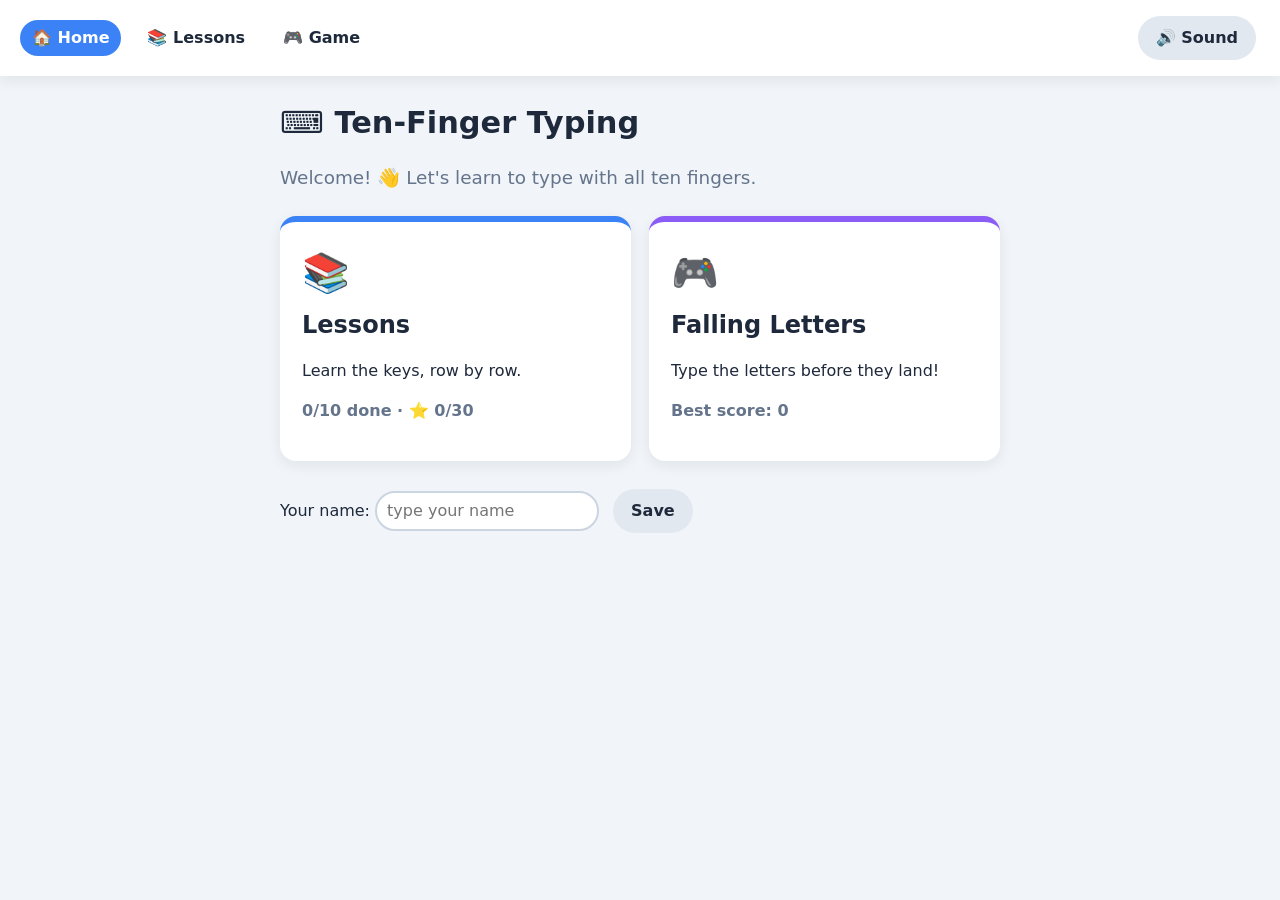
==== v2/index.html @ ce7c522a "feat: add v2 ten-finger typing app (lessons + falling-letters game) Fresh rebuild in v2/ for a begin" ====
<!DOCTYPE html>
<html lang="en">
<head>
  <meta charset="UTF-8" />
  <meta name="viewport" content="width=device-width, initial-scale=1.0" />
  <title>Ten-Finger Typing</title>
  <link rel="stylesheet" href="styles/main.css" />
  <link rel="stylesheet" href="styles/keyboard.css" />
  <link rel="stylesheet" href="styles/game.css" />
  <link rel="stylesheet" href="styles/celebrate.css" />
</head>
<body>
  <nav class="nav">
    <a href="#/">🏠 Home</a>
    <a href="#/lessons">📚 Lessons</a>
    <a href="#/game">🎮 Game</a>
    <span class="spacer"></span>
    <span id="greeting"></span>
    <button id="mute" class="btn-ghost" type="button">🔊 Sound</button>
  </nav>
  <main id="app"></main>
  <script type="module" src="js/app.js"></script>
</body>
</html>
---- v2/styles/main.css ----
/* main.css — base layout, nav, buttons, home + lessons + lesson views.
   Bright, friendly, kid-facing. One accent color per area. */

:root {
  --bg: #f1f5f9;
  --card: #ffffff;
  --ink: #1e293b;
  --muted: #64748b;
  --accent: #3b82f6;
  --accent-2: #8b5cf6;
  --good: #10b981;
  --bad: #ef4444;
  --radius: 16px;
  --shadow: 0 4px 14px rgba(15, 23, 42, 0.08);
}

* { box-sizing: border-box; }

body {
  margin: 0;
  font-family: "Comic Sans MS", "Segoe UI", system-ui, sans-serif;
  background: var(--bg);
  color: var(--ink);
  line-height: 1.5;
}

/* ---- nav ---- */
.nav {
  display: flex;
  align-items: center;
  gap: 14px;
  padding: 12px 20px;
  background: var(--card);
  box-shadow: var(--shadow);
  position: sticky;
  top: 0;
  z-index: 10;
  flex-wrap: wrap;
}
.nav a {
  text-decoration: none;
  color: var(--ink);
  font-weight: 600;
  padding: 6px 12px;
  border-radius: 999px;
}
.nav a:hover { background: #eef2ff; }
.nav a.active { background: var(--accent); color: #fff; }
.nav .spacer { flex: 1; }
#greeting { color: var(--muted); font-weight: 600; }

main { max-width: 760px; margin: 0 auto; padding: 24px 20px 60px; }

/* ---- buttons ---- */
.btn, .btn-ghost {
  display: inline-block;
  border: none;
  cursor: pointer;
  font: inherit;
  font-weight: 700;
  padding: 10px 18px;
  border-radius: 999px;
  text-decoration: none;
  margin: 4px;
}
.btn { background: var(--accent); color: #fff; }
.btn:hover { background: #2563eb; }
.btn-ghost { background: #e2e8f0; color: var(--ink); }
.btn-ghost:hover { background: #cbd5e1; }
.muted { color: var(--muted); }

h1 { font-size: 1.9rem; margin: 0 0 8px; }
.empty { text-align: center; padding: 40px; }
.back, .sub { color: var(--muted); text-decoration: none; }
.back:hover { text-decoration: underline; }
.tip {
  margin-top: 18px;
  background: #fef9c3;
  border-radius: 12px;
  padding: 10px 14px;
  color: #854d0e;
  font-size: 0.95rem;
}

/* ---- home ---- */
.welcome { font-size: 1.15rem; color: var(--muted); }
.cards { display: grid; grid-template-columns: 1fr 1fr; gap: 18px; margin: 24px 0; }
.card {
  background: var(--card);
  border-radius: var(--radius);
  box-shadow: var(--shadow);
  padding: 22px;
  text-decoration: none;
  color: var(--ink);
  transition: transform 0.1s;
  border-top: 6px solid var(--accent);
}
.card:hover { transform: translateY(-3px); }
.card-game { border-top-color: var(--accent-2); }
.card-emoji { font-size: 2.4rem; }
.card h2 { margin: 6px 0; }
.card-stat { color: var(--muted); font-weight: 600; }
.name-row { margin-top: 12px; display: flex; align-items: center; gap: 10px; flex-wrap: wrap; }
.name-row input {
  font: inherit; padding: 6px 10px; border-radius: 999px;
  border: 2px solid #cbd5e1; outline: none;
}
.name-row input:focus { border-color: var(--accent); }

/* ---- lessons list ---- */
.lesson-group { margin-bottom: 22px; }
.lesson-group h2 { font-size: 1.1rem; color: var(--muted); margin-bottom: 8px; }
.lesson-list { list-style: none; padding: 0; margin: 0; display: grid; gap: 8px; }
.lesson-item a, .lesson-item.locked {
  display: flex; align-items: center; gap: 12px;
  background: var(--card); border-radius: 12px; box-shadow: var(--shadow);
  padding: 12px 16px; text-decoration: none; color: var(--ink);
}
.lesson-item a:hover { background: #eef2ff; }
.lesson-item.completed a { border-left: 5px solid var(--good); }
.lesson-item.locked { opacity: 0.6; }
.lesson-name { flex: 1; font-weight: 700; }
.lesson-keys { color: var(--muted); letter-spacing: 2px; font-size: 0.9rem; }
.lesson-stars { letter-spacing: 1px; }

/* ---- lesson trainer ---- */
.lesson-hint { min-height: 1.4em; font-weight: 700; color: var(--accent-2); }
.typed-line {
  background: var(--card); border-radius: 12px; box-shadow: var(--shadow);
  padding: 20px; font-size: 1.7rem; letter-spacing: 2px;
  font-family: "Consolas", "Courier New", monospace; word-break: break-word;
  margin-bottom: 12px; min-height: 2em;
}
.ch { color: var(--muted); transition: color 0.08s; padding: 0 1px; }
.ch-space { border-bottom: 2px dotted #cbd5e1; }
.ch-right { color: var(--good); }
.ch-wrong { color: var(--bad); background: #fee2e2; border-radius: 4px; }
.ch-current {
  background: #dbeafe; border-radius: 4px;
  box-shadow: 0 0 0 2px var(--accent);
}
.stats {
  display: flex; gap: 20px; flex-wrap: wrap;
  margin-bottom: 14px; color: var(--muted); font-weight: 600;
}
.stats b { color: var(--ink); }
.lesson-done {
  text-align: center; background: var(--card); border-radius: var(--radius);
  box-shadow: var(--shadow); padding: 24px; margin-top: 16px;
}
.lesson-done h2 { font-size: 2.4rem; margin: 0; }
---- v2/styles/keyboard.css ----
/* keyboard.css — the on-screen QWERTY guide. Each key carries a --finger
   color (set in keyboard.js); the "next key" lights up in that color. */

.keyboard {
  background: #fff;
  border-radius: 16px;
  box-shadow: 0 4px 14px rgba(15, 23, 42, 0.08);
  padding: 12px;
  display: flex;
  flex-direction: column;
  gap: 6px;
  user-select: none;
}
.kb-row { display: flex; gap: 6px; justify-content: center; }
.kb-key {
  --finger: #64748b;
  width: 46px; height: 46px;
  display: flex; align-items: center; justify-content: center;
  border-radius: 10px;
  background: #f1f5f9;
  border-bottom: 4px solid #cbd5e1;
  font-weight: 700; font-size: 1.1rem;
  color: #334155;
  position: relative;
}
/* a small colored dot in the corner shows which finger owns the key */
.kb-key::after {
  content: ""; position: absolute; top: 5px; right: 5px;
  width: 8px; height: 8px; border-radius: 50%;
  background: var(--finger); opacity: 0.85;
}
.kb-home::before {
  content: ""; position: absolute; bottom: 8px; left: 50%;
  transform: translateX(-50%);
  width: 14px; height: 3px; border-radius: 2px; background: #94a3b8;
}
.kb-space { width: 240px; font-size: 0.85rem; color: #64748b; }

/* the next key to press: filled with its finger color */
.kb-key.kb-next {
  background: var(--finger);
  color: #fff;
  border-bottom-color: rgba(0, 0, 0, 0.25);
  transform: translateY(-2px);
  box-shadow: 0 0 0 3px rgba(255, 255, 255, 0.6), 0 6px 12px rgba(0, 0, 0, 0.15);
}
.kb-key.kb-next::after { background: #fff; }

/* keypress flashes */
.kb-key.kb-ok { background: #bbf7d0; border-bottom-color: #16a34a; }
.kb-key.kb-bad { background: #fecaca; border-bottom-color: #dc2626; }

@media (max-width: 560px) {
  .kb-key { width: 34px; height: 38px; font-size: 0.95rem; }
  .kb-space { width: 170px; }
}
---- v2/styles/game.css ----
/* game.css — the falling-letters game: HUD, canvas stage, level banner,
   and the game-over overlay. */

.game-hud {
  display: flex; gap: 20px; flex-wrap: wrap; align-items: center;
  font-weight: 700; margin-bottom: 12px; font-size: 1.05rem;
}
.game-hud b { color: var(--accent); }

.game-stage {
  position: relative;
  width: 640px; max-width: 100%;
  margin: 0 auto;
}
#canvas {
  width: 100%;
  background: linear-gradient(#eff6ff, #ffffff);
  border-radius: 16px;
  box-shadow: var(--shadow);
  display: block;
}

/* level-up banner that flashes in the middle */
.banner {
  position: absolute; inset: 0;
  display: flex; align-items: center; justify-content: center;
  font-size: 2.2rem; font-weight: 800; color: var(--accent-2);
  opacity: 0; pointer-events: none;
  text-shadow: 0 2px 0 #fff;
}
.banner.show { animation: pop 0.7s ease; }
@keyframes pop {
  0% { opacity: 0; transform: scale(0.6); }
  30% { opacity: 1; transform: scale(1.1); }
  70% { opacity: 1; transform: scale(1); }
  100% { opacity: 0; transform: scale(1); }
}

/* game-over overlay */
.overlay {
  position: absolute; inset: 0;
  background: rgba(15, 23, 42, 0.55);
  border-radius: 16px;
  display: flex; align-items: center; justify-content: center;
}
.overlay-card {
  background: #fff; border-radius: var(--radius); padding: 26px;
  text-align: center; box-shadow: var(--shadow); max-width: 90%;
}
.overlay-card h2 { margin-top: 0; }

@media (max-width: 560px) {
  .banner { font-size: 1.6rem; }
}
---- v2/styles/celebrate.css ----
/* celebrate.css — full-screen confetti + star burst when a lesson is done. */

.celebrate {
  position: fixed; inset: 0;
  pointer-events: none;
  overflow: hidden;
  z-index: 50;
}
.celebrate-stars {
  position: absolute; top: 38%; left: 0; right: 0;
  text-align: center; font-size: 4rem;
  animation: starpop 0.6s ease;
}
@keyframes starpop {
  0% { transform: scale(0); opacity: 0; }
  60% { transform: scale(1.3); opacity: 1; }
  100% { transform: scale(1); opacity: 1; }
}
.confetti {
  position: absolute; top: -20px;
  width: 10px; height: 14px;
  border-radius: 2px;
  animation: fall 1.6s linear forwards;
}
@keyframes fall {
  0% { transform: translateY(-20px) rotate(0deg); opacity: 1; }
  100% { transform: translateY(105vh) rotate(540deg); opacity: 0.9; }
}
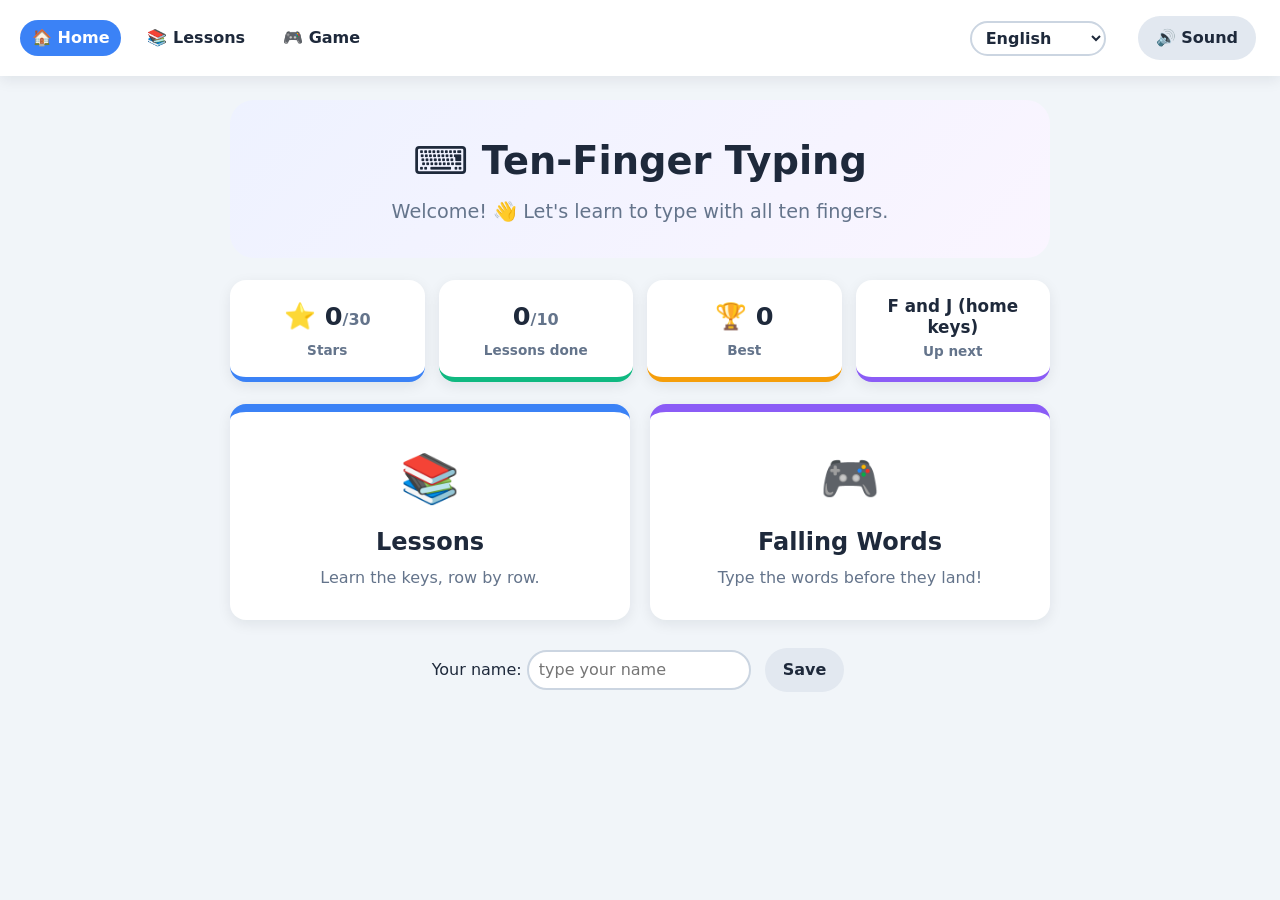
==== commit 1a6e11e8: "feat: 3 languages, falling-words game, richer home layout - i18n: add English / Simplified Chinese /" ====
--- a/v2/index.html
+++ b/v2/index.html
@@ -11,12 +11,13 @@
 </head>
 <body>
   <nav class="nav">
-    <a href="#/">🏠 Home</a>
-    <a href="#/lessons">📚 Lessons</a>
-    <a href="#/game">🎮 Game</a>
+    <a id="nav-home" href="#/"></a>
+    <a id="nav-lessons" href="#/lessons"></a>
+    <a id="nav-game" href="#/game"></a>
     <span class="spacer"></span>
+    <select id="lang" class="lang-select" aria-label="Language"></select>
     <span id="greeting"></span>
-    <button id="mute" class="btn-ghost" type="button">🔊 Sound</button>
+    <button id="mute" class="btn-ghost" type="button"></button>
   </nav>
   <main id="app"></main>
   <script type="module" src="js/app.js"></script>
--- a/v2/styles/main.css
+++ b/v2/styles/main.css
@@ -49,7 +49,7 @@
 .nav .spacer { flex: 1; }
 #greeting { color: var(--muted); font-weight: 600; }
 
-main { max-width: 760px; margin: 0 auto; padding: 24px 20px 60px; }
+main { max-width: 860px; margin: 0 auto; padding: 24px 20px 60px; }
 
 /* ---- buttons ---- */
 .btn, .btn-ghost {
@@ -82,25 +82,62 @@
   font-size: 0.95rem;
 }
 
+/* ---- nav language select ---- */
+.lang-select {
+  font: inherit; font-weight: 600; color: var(--ink);
+  padding: 5px 10px; border-radius: 999px;
+  border: 2px solid #cbd5e1; background: #fff; cursor: pointer; outline: none;
+}
+.lang-select:focus { border-color: var(--accent); }
+
 /* ---- home ---- */
-.welcome { font-size: 1.15rem; color: var(--muted); }
-.cards { display: grid; grid-template-columns: 1fr 1fr; gap: 18px; margin: 24px 0; }
+.home { text-align: center; }
+.hero {
+  background: linear-gradient(135deg, #eef2ff, #faf5ff);
+  border-radius: 24px;
+  padding: 32px 24px;
+  margin-bottom: 22px;
+}
+.hero h1 { font-size: 2.4rem; }
+.welcome { font-size: 1.2rem; color: var(--muted); margin: 4px 0 0; }
+
+/* colorful progress strip */
+.progress-panel {
+  display: grid; grid-template-columns: repeat(4, 1fr); gap: 14px;
+  margin-bottom: 22px;
+}
+.progress-tile {
+  background: var(--card); border-radius: var(--radius); box-shadow: var(--shadow);
+  padding: 16px 12px; text-decoration: none; color: var(--ink);
+  display: flex; flex-direction: column; gap: 4px; justify-content: center;
+  transition: transform 0.1s; border-bottom: 5px solid var(--accent);
+}
+.progress-tile:nth-child(2) { border-bottom-color: var(--good); }
+.progress-tile:nth-child(3) { border-bottom-color: #f59e0b; }
+.progress-tile.tile-next { border-bottom-color: var(--accent-2); }
+.progress-tile:hover { transform: translateY(-3px); }
+.tile-num { font-size: 1.6rem; font-weight: 800; }
+.tile-max { font-size: 1rem; color: var(--muted); font-weight: 600; }
+.tile-label { font-size: 0.85rem; color: var(--muted); font-weight: 600; }
+.tile-next-text { font-size: 1.05rem; line-height: 1.2; }
+
+.cards { display: grid; grid-template-columns: 1fr 1fr; gap: 20px; margin: 0 0 24px; }
 .card {
   background: var(--card);
   border-radius: var(--radius);
   box-shadow: var(--shadow);
-  padding: 22px;
+  padding: 30px 24px;
   text-decoration: none;
   color: var(--ink);
   transition: transform 0.1s;
-  border-top: 6px solid var(--accent);
+  border-top: 8px solid var(--accent);
 }
-.card:hover { transform: translateY(-3px); }
+.card:hover { transform: translateY(-4px); }
 .card-game { border-top-color: var(--accent-2); }
-.card-emoji { font-size: 2.4rem; }
-.card h2 { margin: 6px 0; }
-.card-stat { color: var(--muted); font-weight: 600; }
-.name-row { margin-top: 12px; display: flex; align-items: center; gap: 10px; flex-wrap: wrap; }
+.card-emoji { font-size: 3rem; }
+.card h2 { margin: 10px 0 6px; font-size: 1.5rem; }
+.card p { color: var(--muted); margin: 0; }
+.name-row { margin-top: 6px; display: flex; align-items: center; justify-content: center; gap: 10px; flex-wrap: wrap; }
 .name-row input {
   font: inherit; padding: 6px 10px; border-radius: 999px;
   border: 2px solid #cbd5e1; outline: none;
--- a/v2/styles/game.css
+++ b/v2/styles/game.css
@@ -1,22 +1,38 @@
-/* game.css — the falling-letters game: HUD, canvas stage, level banner,
+/* game.css — the falling-WORDS game: HUD, canvas stage, level banner,
    and the game-over overlay. */
 
 .game-hud {
-  display: flex; gap: 20px; flex-wrap: wrap; align-items: center;
+  display: flex; gap: 12px; flex-wrap: wrap; align-items: center;
   font-weight: 700; margin-bottom: 12px; font-size: 1.05rem;
 }
 .game-hud b { color: var(--accent); }
+.hud-hearts { font-size: 1.2rem; }
+.hud-pill {
+  background: #fff; border-radius: 999px; padding: 6px 14px;
+  box-shadow: var(--shadow);
+}
 
 .game-stage {
   position: relative;
   width: 640px; max-width: 100%;
   margin: 0 auto;
+  border-radius: 18px;
+  /* lively animated sky behind the transparent canvas */
+  background: linear-gradient(125deg, #dbeafe, #ede9fe, #fce7f3, #dcfce7);
+  background-size: 300% 300%;
+  animation: skyshift 14s ease infinite;
+  box-shadow: var(--shadow);
+  overflow: hidden;
+}
+@keyframes skyshift {
+  0% { background-position: 0% 50%; }
+  50% { background-position: 100% 50%; }
+  100% { background-position: 0% 50%; }
 }
 #canvas {
   width: 100%;
-  background: linear-gradient(#eff6ff, #ffffff);
-  border-radius: 16px;
-  box-shadow: var(--shadow);
+  background: transparent; /* lets the animated stage gradient show through */
+  border-radius: 18px;
   display: block;
 }
 
